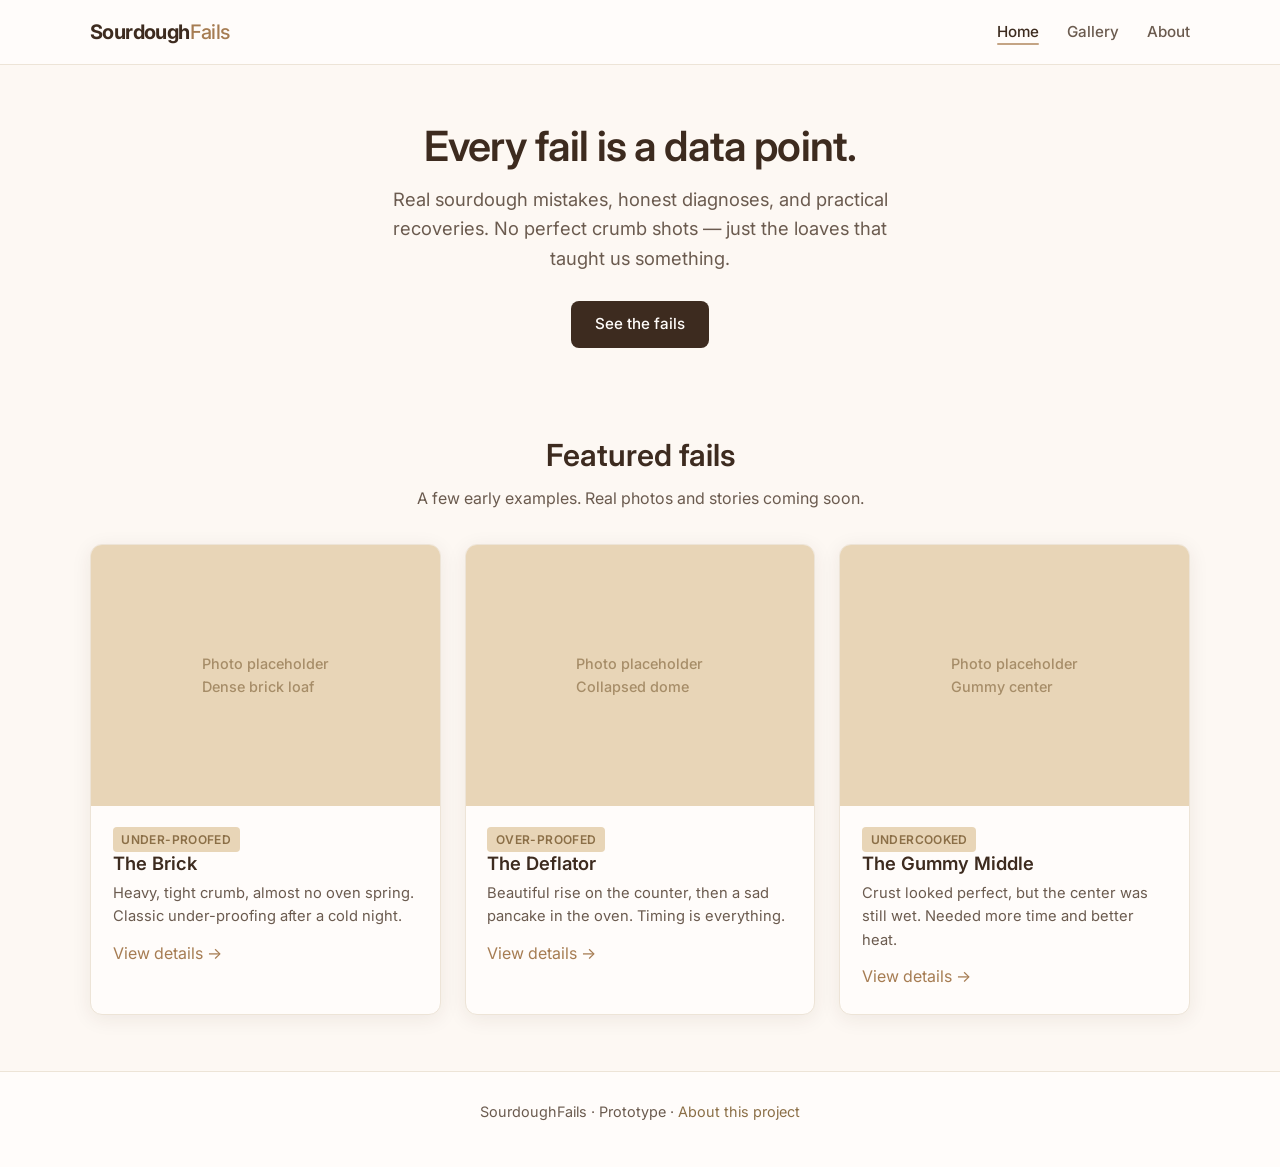
==== index.html @ 9b86373a "Add files via upload Initial site upload" ====
<!DOCTYPE html>
<html lang="en">
<head>
  <meta charset="UTF-8">
  <meta name="viewport" content="width=device-width, initial-scale=1.0">
  <title>SourdoughFails – Learn from the loaves that didn’t rise</title>
  <meta name="description" content="Honest sourdough fails, diagnoses, and recoveries. Real mistakes, real fixes.">
  <link rel="preconnect" href="https://fonts.googleapis.com">
  <link rel="preconnect" href="https://fonts.gstatic.com" crossorigin>
  <link href="https://fonts.googleapis.com/css2?family=Inter:wght@400;500;600;700&display=swap" rel="stylesheet">
  <link rel="stylesheet" href="css/styles.css">
</head>
<body>
  <header>
    <div class="container nav-inner">
      <a href="index.html" class="logo">Sourdough<span>Fails</span></a>
      <button class="menu-toggle" aria-label="Toggle menu" onclick="document.querySelector('nav').classList.toggle('open')">
        <span></span><span></span><span></span>
      </button>
      <nav>
        <ul>
          <li><a href="index.html" class="active">Home</a></li>
          <li><a href="gallery.html">Gallery</a></li>
          <li><a href="about.html">About</a></li>
        </ul>
      </nav>
    </div>
  </header>

  <main>
    <section class="hero">
      <div class="container">
        <h1>Every fail is a data point.</h1>
        <p class="lead">
          Real sourdough mistakes, honest diagnoses, and practical recoveries.
          No perfect crumb shots — just the loaves that taught us something.
        </p>
        <a href="gallery.html" class="btn">See the fails</a>
      </div>
    </section>

    <section class="section">
      <div class="container">
        <div class="section-header">
          <h2>Featured fails</h2>
          <p>A few early examples. Real photos and stories coming soon.</p>
        </div>

        <div class="card-grid">
          <article class="card">
            <div class="card-img">
              <span>Photo placeholder<br>Dense brick loaf</span>
            </div>
            <div class="card-body">
              <span class="tag">Under-proofed</span>
              <h3>The Brick</h3>
              <p>Heavy, tight crumb, almost no oven spring. Classic under-proofing after a cold night.</p>
              <a href="gallery.html">View details →</a>
            </div>
          </article>

          <article class="card">
            <div class="card-img">
              <span>Photo placeholder<br>Collapsed dome</span>
            </div>
            <div class="card-body">
              <span class="tag">Over-proofed</span>
              <h3>The Deflator</h3>
              <p>Beautiful rise on the counter, then a sad pancake in the oven. Timing is everything.</p>
              <a href="gallery.html">View details →</a>
            </div>
          </article>

          <article class="card">
            <div class="card-img">
              <span>Photo placeholder<br>Gummy center</span>
            </div>
            <div class="card-body">
              <span class="tag">Undercooked</span>
              <h3>The Gummy Middle</h3>
              <p>Crust looked perfect, but the center was still wet. Needed more time and better heat.</p>
              <a href="gallery.html">View details →</a>
            </div>
          </article>
        </div>
      </div>
    </section>
  </main>

  <footer>
    <div class="container">
      <p>SourdoughFails · Prototype · <a href="about.html">About this project</a></p>
    </div>
  </footer>
</body>
</html>
---- css/styles.css ----
/* SourdoughFails – Prototype styles
   Warm bakery palette, clean, photo-friendly, mobile-first */

:root {
  --cream: #FDF8F3;
  --warm-white: #FFFCFA;
  --wheat: #E8D5B7;
  --tan: #C4A484;
  --soft-brown: #8B6F47;
  --dark-brown: #3D2B1F;
  --accent: #A67C52;
  --text: #3D2B1F;
  --muted: #6B5B4F;
  --border: #EDE4D7;
  --shadow: 0 4px 20px rgba(61, 43, 31, 0.08);
  --radius: 12px;
  --font-sans: "Inter", system-ui, -apple-system, sans-serif;
  --font-serif: "Georgia", "Times New Roman", serif;
}

*,
*::before,
*::after {
  box-sizing: border-box;
  margin: 0;
  padding: 0;
}

html {
  scroll-behavior: smooth;
}

body {
  font-family: var(--font-sans);
  background: var(--cream);
  color: var(--text);
  line-height: 1.6;
  min-height: 100vh;
  display: flex;
  flex-direction: column;
}

/* Typography */
h1, h2, h3 {
  font-weight: 600;
  line-height: 1.25;
  color: var(--dark-brown);
}

h1 {
  font-size: clamp(1.8rem, 5vw, 2.6rem);
  letter-spacing: -0.02em;
}

h2 {
  font-size: clamp(1.4rem, 3.5vw, 1.9rem);
  margin-bottom: 0.75rem;
}

h3 {
  font-size: 1.15rem;
}

p {
  color: var(--muted);
  margin-bottom: 1rem;
}

a {
  color: var(--accent);
  text-decoration: none;
  transition: color 0.2s ease;
}

a:hover {
  color: var(--soft-brown);
}

/* Layout */
.container {
  width: min(1100px, 92%);
  margin: 0 auto;
}

/* Header / Nav */
header {
  background: var(--warm-white);
  border-bottom: 1px solid var(--border);
  position: sticky;
  top: 0;
  z-index: 100;
  backdrop-filter: blur(8px);
}

.nav-inner {
  display: flex;
  align-items: center;
  justify-content: space-between;
  padding: 1rem 0;
  gap: 1rem;
}

.logo {
  font-size: 1.25rem;
  font-weight: 700;
  color: var(--dark-brown);
  letter-spacing: -0.03em;
}

.logo span {
  color: var(--accent);
  font-weight: 500;
}

nav ul {
  display: flex;
  list-style: none;
  gap: 1.75rem;
}

nav a {
  color: var(--muted);
  font-size: 0.95rem;
  font-weight: 500;
  position: relative;
}

nav a:hover,
nav a.active {
  color: var(--dark-brown);
}

nav a.active::after {
  content: "";
  position: absolute;
  left: 0;
  bottom: -4px;
  width: 100%;
  height: 2px;
  background: var(--tan);
  border-radius: 1px;
}

/* Mobile menu button */
.menu-toggle {
  display: none;
  background: none;
  border: none;
  cursor: pointer;
  padding: 0.35rem;
}

.menu-toggle span {
  display: block;
  width: 22px;
  height: 2px;
  background: var(--dark-brown);
  margin: 5px 0;
  transition: 0.25s;
}

/* Hero */
.hero {
  padding: 3.5rem 0 3rem;
  text-align: center;
}

.hero p.lead {
  font-size: 1.15rem;
  max-width: 540px;
  margin: 0.75rem auto 1.75rem;
  color: var(--muted);
}

.btn {
  display: inline-block;
  background: var(--dark-brown);
  color: var(--warm-white);
  padding: 0.7rem 1.5rem;
  border-radius: 8px;
  font-weight: 500;
  font-size: 0.95rem;
  transition: background 0.2s ease, transform 0.15s ease;
}

.btn:hover {
  background: var(--soft-brown);
  color: var(--warm-white);
  transform: translateY(-1px);
}

.btn-outline {
  background: transparent;
  border: 1.5px solid var(--tan);
  color: var(--dark-brown);
}

.btn-outline:hover {
  background: var(--wheat);
  border-color: var(--wheat);
  color: var(--dark-brown);
}

/* Featured / Cards */
.section {
  padding: 2.5rem 0 3.5rem;
}

.section-header {
  text-align: center;
  margin-bottom: 2rem;
}

.section-header p {
  max-width: 480px;
  margin: 0.5rem auto 0;
}

.card-grid {
  display: grid;
  grid-template-columns: repeat(auto-fill, minmax(280px, 1fr));
  gap: 1.5rem;
}

.card {
  background: var(--warm-white);
  border-radius: var(--radius);
  overflow: hidden;
  box-shadow: var(--shadow);
  border: 1px solid var(--border);
  transition: transform 0.2s ease, box-shadow 0.2s ease;
}

.card:hover {
  transform: translateY(-3px);
  box-shadow: 0 8px 28px rgba(61, 43, 31, 0.12);
}

.card-img {
  aspect-ratio: 4 / 3;
  background: var(--wheat);
  display: flex;
  align-items: center;
  justify-content: center;
  color: var(--soft-brown);
  font-size: 0.9rem;
  font-weight: 500;
  position: relative;
  overflow: hidden;
}

.card-img span {
  opacity: 0.7;
}

.card-body {
  padding: 1.25rem 1.35rem 1.5rem;
}

.card-body h3 {
  margin-bottom: 0.4rem;
}

.card-body p {
  font-size: 0.92rem;
  margin-bottom: 0.75rem;
}

.tag {
  display: inline-block;
  background: var(--wheat);
  color: var(--soft-brown);
  font-size: 0.75rem;
  font-weight: 600;
  padding: 0.2rem 0.55rem;
  border-radius: 4px;
  text-transform: uppercase;
  letter-spacing: 0.03em;
}

/* About page */
.about-content {
  max-width: 680px;
  margin: 0 auto;
}

.about-content p {
  font-size: 1.05rem;
  margin-bottom: 1.25rem;
}

.placeholder-box {
  background: var(--warm-white);
  border: 2px dashed var(--tan);
  border-radius: var(--radius);
  padding: 2.5rem 1.5rem;
  text-align: center;
  color: var(--muted);
  margin: 2rem 0;
}

.placeholder-box strong {
  color: var(--dark-brown);
}

/* Footer */
footer {
  margin-top: auto;
  background: var(--warm-white);
  border-top: 1px solid var(--border);
  padding: 1.75rem 0;
  text-align: center;
  font-size: 0.9rem;
  color: var(--muted);
}

footer a {
  color: var(--soft-brown);
}

/* Utility */
.mt-1 { margin-top: 0.5rem; }
.mt-2 { margin-top: 1rem; }
.mb-2 { margin-bottom: 1rem; }
.text-center { text-align: center; }

/* Responsive */
@media (max-width: 700px) {
  .menu-toggle {
    display: block;
  }

  nav {
    position: absolute;
    top: 100%;
    left: 0;
    right: 0;
    background: var(--warm-white);
    border-bottom: 1px solid var(--border);
    padding: 1rem 0;
    display: none;
  }

  nav.open {
    display: block;
  }

  nav ul {
    flex-direction: column;
    align-items: center;
    gap: 1rem;
  }

  .hero {
    padding: 2.5rem 0 2rem;
  }

  .card-grid {
    grid-template-columns: 1fr;
  }
}
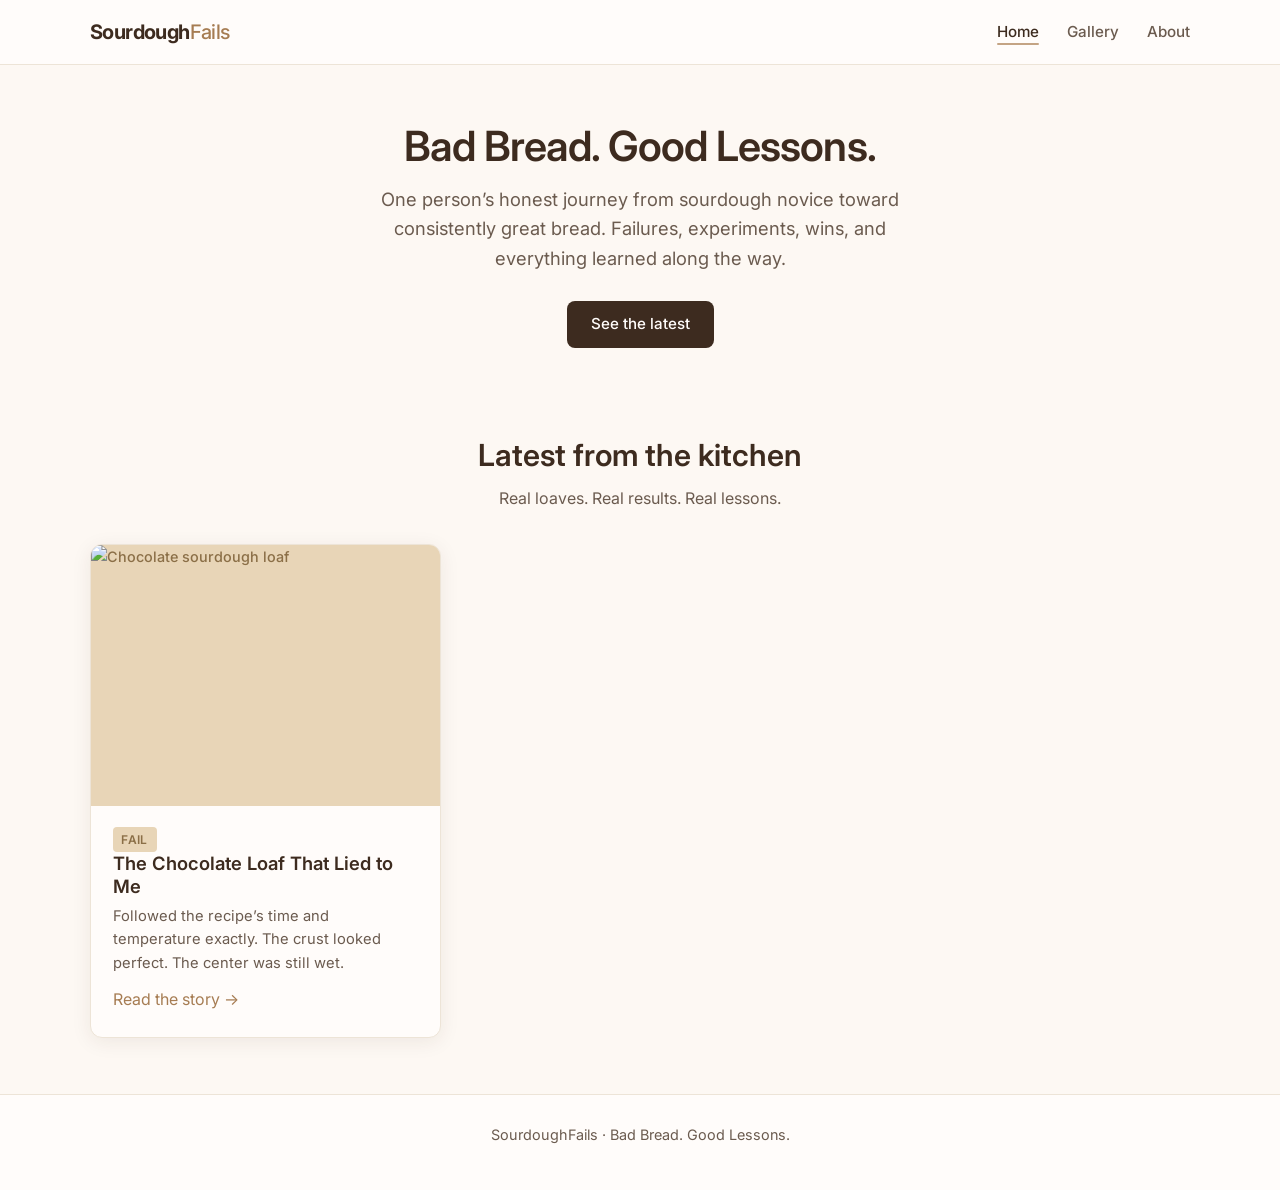
==== commit aa88177f: "Update index.html Removed Prototype-type language and made more of a "real" site," ====
--- a/index.html
+++ b/index.html
@@ -3,8 +3,8 @@
 <head>
   <meta charset="UTF-8">
   <meta name="viewport" content="width=device-width, initial-scale=1.0">
-  <title>SourdoughFails – Learn from the loaves that didn’t rise</title>
-  <meta name="description" content="Honest sourdough fails, diagnoses, and recoveries. Real mistakes, real fixes.">
+  <title>SourdoughFails – Bad Bread. Good Lessons.</title>
+  <meta name="description" content="One person's honest journey toward consistently great sourdough. Failures, experiments, wins, and the lessons that come with them.">
   <link rel="preconnect" href="https://fonts.googleapis.com">
   <link rel="preconnect" href="https://fonts.gstatic.com" crossorigin>
   <link href="https://fonts.googleapis.com/css2?family=Inter:wght@400;500;600;700&display=swap" rel="stylesheet">
@@ -30,58 +30,37 @@
   <main>
     <section class="hero">
       <div class="container">
-        <h1>Every fail is a data point.</h1>
+        <h1>Bad Bread. Good Lessons.</h1>
         <p class="lead">
-          Real sourdough mistakes, honest diagnoses, and practical recoveries.
-          No perfect crumb shots — just the loaves that taught us something.
+          One person’s honest journey from sourdough novice toward consistently great bread.
+          Failures, experiments, wins, and everything learned along the way.
         </p>
-        <a href="gallery.html" class="btn">See the fails</a>
+        <a href="gallery.html" class="btn">See the latest</a>
       </div>
     </section>
 
     <section class="section">
       <div class="container">
         <div class="section-header">
-          <h2>Featured fails</h2>
-          <p>A few early examples. Real photos and stories coming soon.</p>
+          <h2>Latest from the kitchen</h2>
+          <p>Real loaves. Real results. Real lessons.</p>
         </div>
 
         <div class="card-grid">
           <article class="card">
             <div class="card-img">
-              <span>Photo placeholder<br>Dense brick loaf</span>
+              <!-- Replace with your chocolate loaf photo -->
+              <img src="images/chocolate-loaf-outside.jpg" alt="Chocolate sourdough loaf" style="width:100%; height:100%; object-fit:cover;">
             </div>
             <div class="card-body">
-              <span class="tag">Under-proofed</span>
-              <h3>The Brick</h3>
-              <p>Heavy, tight crumb, almost no oven spring. Classic under-proofing after a cold night.</p>
-              <a href="gallery.html">View details →</a>
+              <span class="tag">Fail</span>
+              <h3>The Chocolate Loaf That Lied to Me</h3>
+              <p>Followed the recipe’s time and temperature exactly. The crust looked perfect. The center was still wet.</p>
+              <a href="chocolate-loaf.html">Read the story →</a>
             </div>
           </article>
 
-          <article class="card">
-            <div class="card-img">
-              <span>Photo placeholder<br>Collapsed dome</span>
-            </div>
-            <div class="card-body">
-              <span class="tag">Over-proofed</span>
-              <h3>The Deflator</h3>
-              <p>Beautiful rise on the counter, then a sad pancake in the oven. Timing is everything.</p>
-              <a href="gallery.html">View details →</a>
-            </div>
-          </article>
-
-          <article class="card">
-            <div class="card-img">
-              <span>Photo placeholder<br>Gummy center</span>
-            </div>
-            <div class="card-body">
-              <span class="tag">Undercooked</span>
-              <h3>The Gummy Middle</h3>
-              <p>Crust looked perfect, but the center was still wet. Needed more time and better heat.</p>
-              <a href="gallery.html">View details →</a>
-            </div>
-          </article>
+          <!-- You can add more cards here as you publish new posts -->
         </div>
       </div>
     </section>
@@ -89,7 +68,7 @@
 
   <footer>
     <div class="container">
-      <p>SourdoughFails · Prototype · <a href="about.html">About this project</a></p>
+      <p>SourdoughFails · Bad Bread. Good Lessons.</p>
     </div>
   </footer>
 </body>
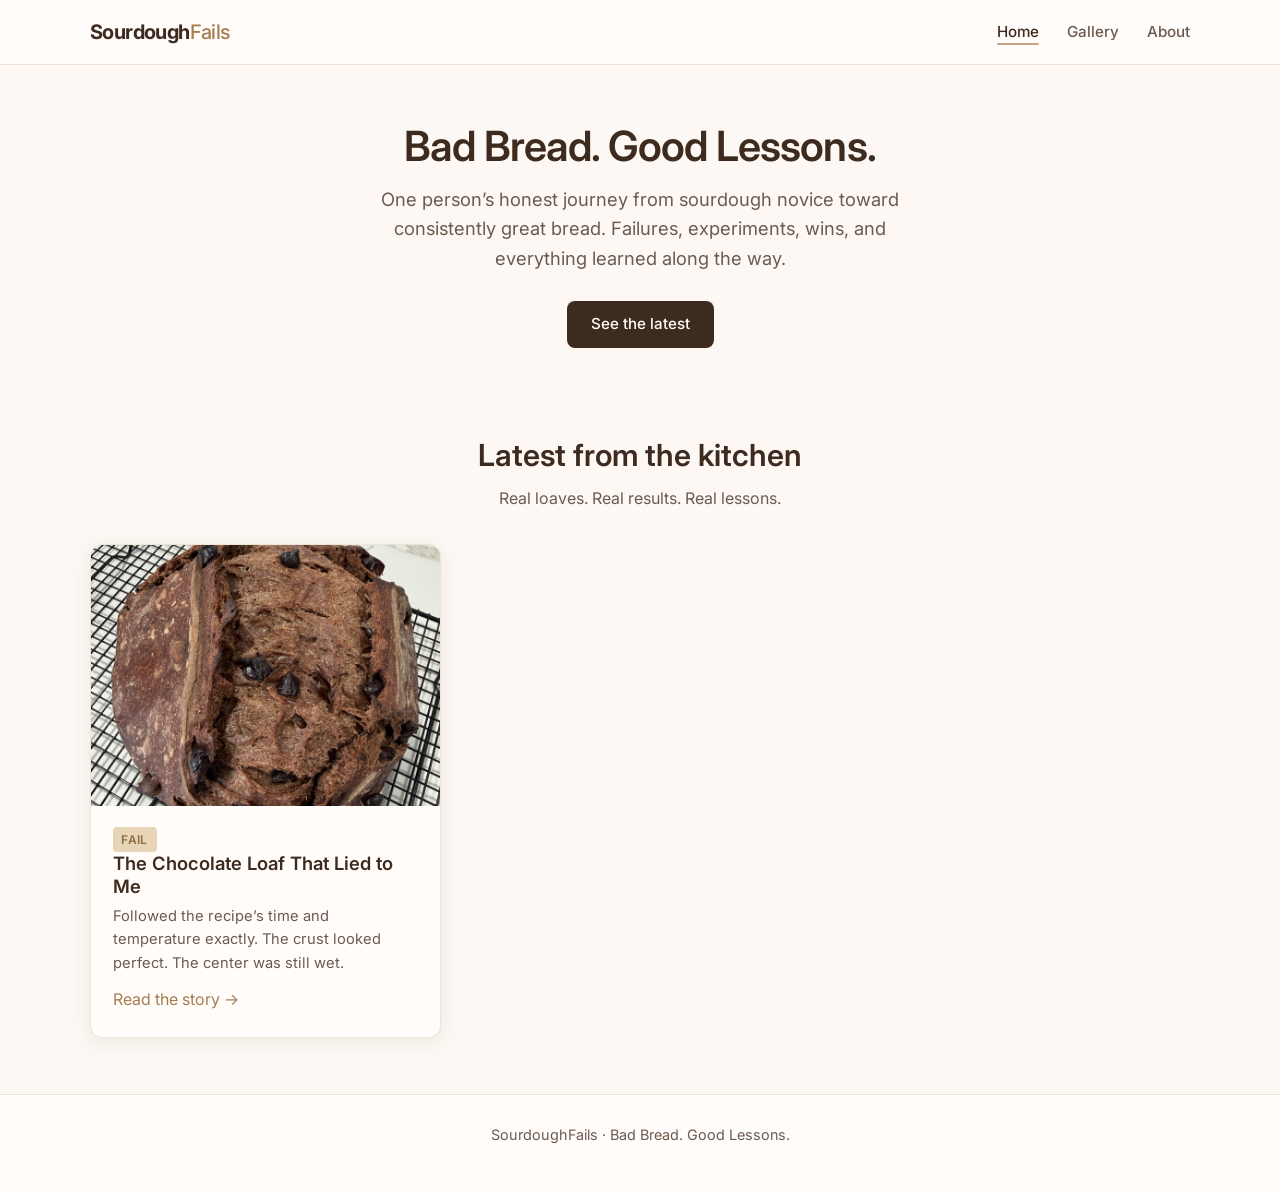
==== commit 71b08fea: "Update index.html fixed image name typo" ====
--- a/index.html
+++ b/index.html
@@ -50,7 +50,7 @@
           <article class="card">
             <div class="card-img">
               <!-- Replace with your chocolate loaf photo -->
-              <img src="images/chocolate-loaf-outside.jpg" alt="Chocolate sourdough loaf" style="width:100%; height:100%; object-fit:cover;">
+              <img src="images/hocolate-loaf-outside.jpg" alt="Chocolate sourdough loaf" style="width:100%; height:100%; object-fit:cover;">
             </div>
             <div class="card-body">
               <span class="tag">Fail</span>
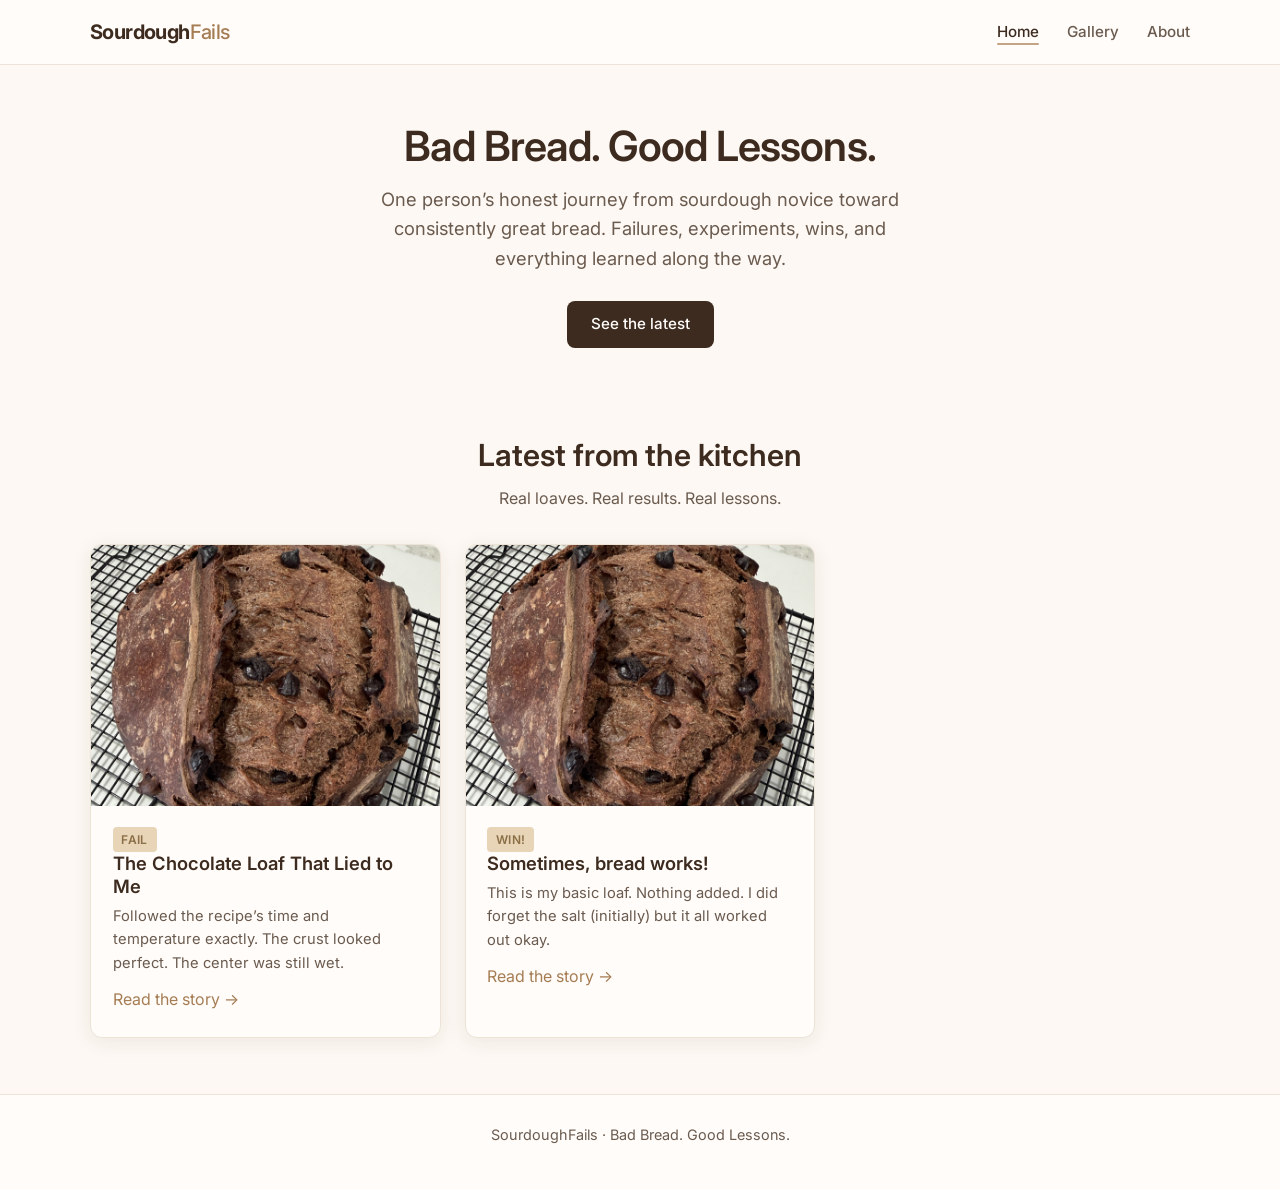
==== commit 86089273: "Update index.html Added Bake001 card" ====
--- a/index.html
+++ b/index.html
@@ -60,6 +60,20 @@
             </div>
           </article>
 
+          <article class="card">
+            <div class="card-img">
+              <!--Bake001  -->
+              <img src="images/hocolate-loaf-outside.jpg" alt="Chocolate sourdough loaf" style="width:100%; height:100%; object-fit:cover;">
+            </div>
+            <div class="card-body">
+              <span class="tag">WIN!</span>
+              <h3>Sometimes, bread works!</h3>
+              <p>This is my basic loaf.  Nothing added.  I did forget the salt (initially) but it all worked out okay.</p>
+              <a href="bake001.html">Read the story →</a>
+            </div>
+          </article>
+
+
           <!-- You can add more cards here as you publish new posts -->
         </div>
       </div>
--- a/css/styles.css
+++ b/css/styles.css
@@ -82,6 +82,44 @@
   margin: 0 auto;
 }
 
+/* Content column – keep as is or slightly tighter if you like */
+.post-content {
+  max-width: 680px;
+  margin: 0 auto;
+  padding-bottom: 3rem;
+}
+
+/* Image gallery container */
+.post-images {
+  display: grid;
+  gap: 1.25rem;
+  margin: 2rem 0;
+  /* Optional: two columns on wider screens */
+  /* grid-template-columns: 1fr; */
+}
+
+/* Optional – turn on two columns once the screen is wide enough */
+@media (min-width: 640px) {
+  .post-images {
+    grid-template-columns: 1fr 1fr;
+  }
+}
+
+/* The images themselves – this is the important part */
+.post-images img {
+  width: 100%;
+  max-width: 100%;          /* never overflow the column */
+  height: auto;             /* keep aspect ratio */
+  display: block;
+  border-radius: var(--radius);
+  border: 1px solid var(--border);
+  background: var(--wheat);
+
+  /* Optional polish */
+  object-fit: cover;        /* only needed if you force a fixed height */
+  /* max-height: 520px; */  /* uncomment if you want to cap very tall portraits */
+}
+
 /* Header / Nav */
 header {
   background: var(--warm-white);
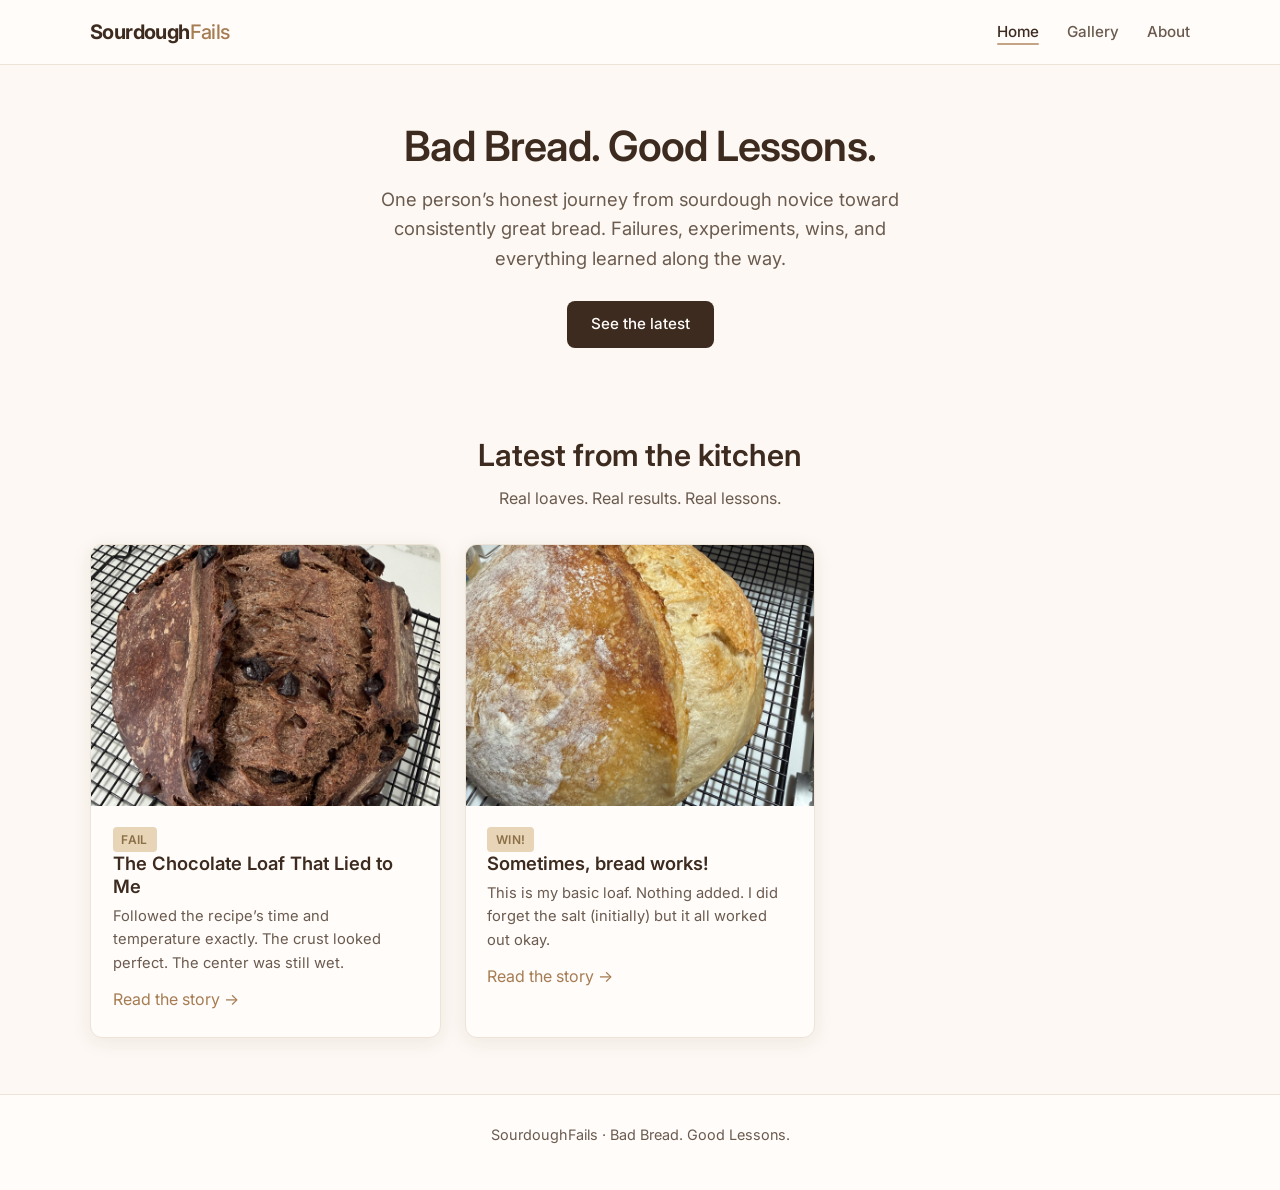
==== commit a683e20b: "Update index.html Added image to bake001 card" ====
--- a/index.html
+++ b/index.html
@@ -63,7 +63,7 @@
           <article class="card">
             <div class="card-img">
               <!--Bake001  -->
-              <img src="images/hocolate-loaf-outside.jpg" alt="Chocolate sourdough loaf" style="width:100%; height:100%; object-fit:cover;">
+              <img src="images/bake001-finished.jpeg" alt="First bake sourdough loaf" style="width:100%; height:100%; object-fit:cover;">
             </div>
             <div class="card-body">
               <span class="tag">WIN!</span>
